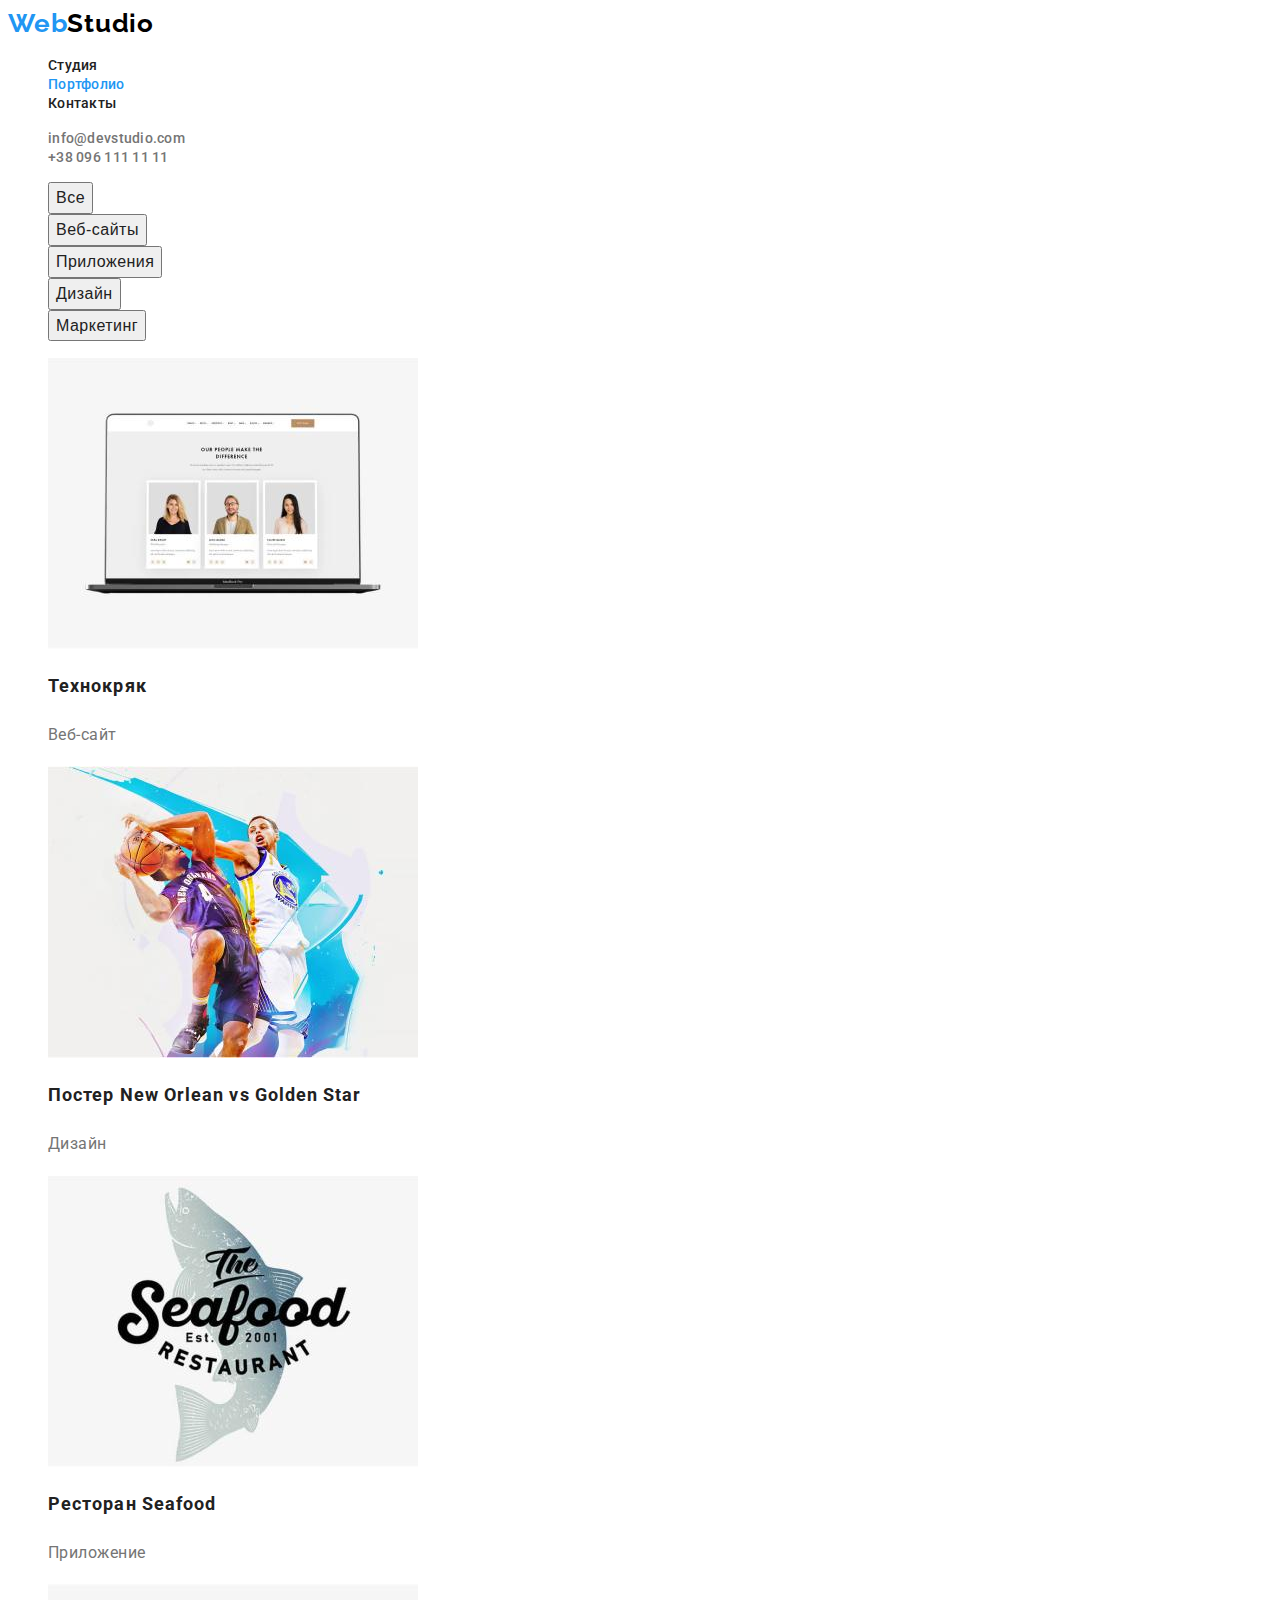
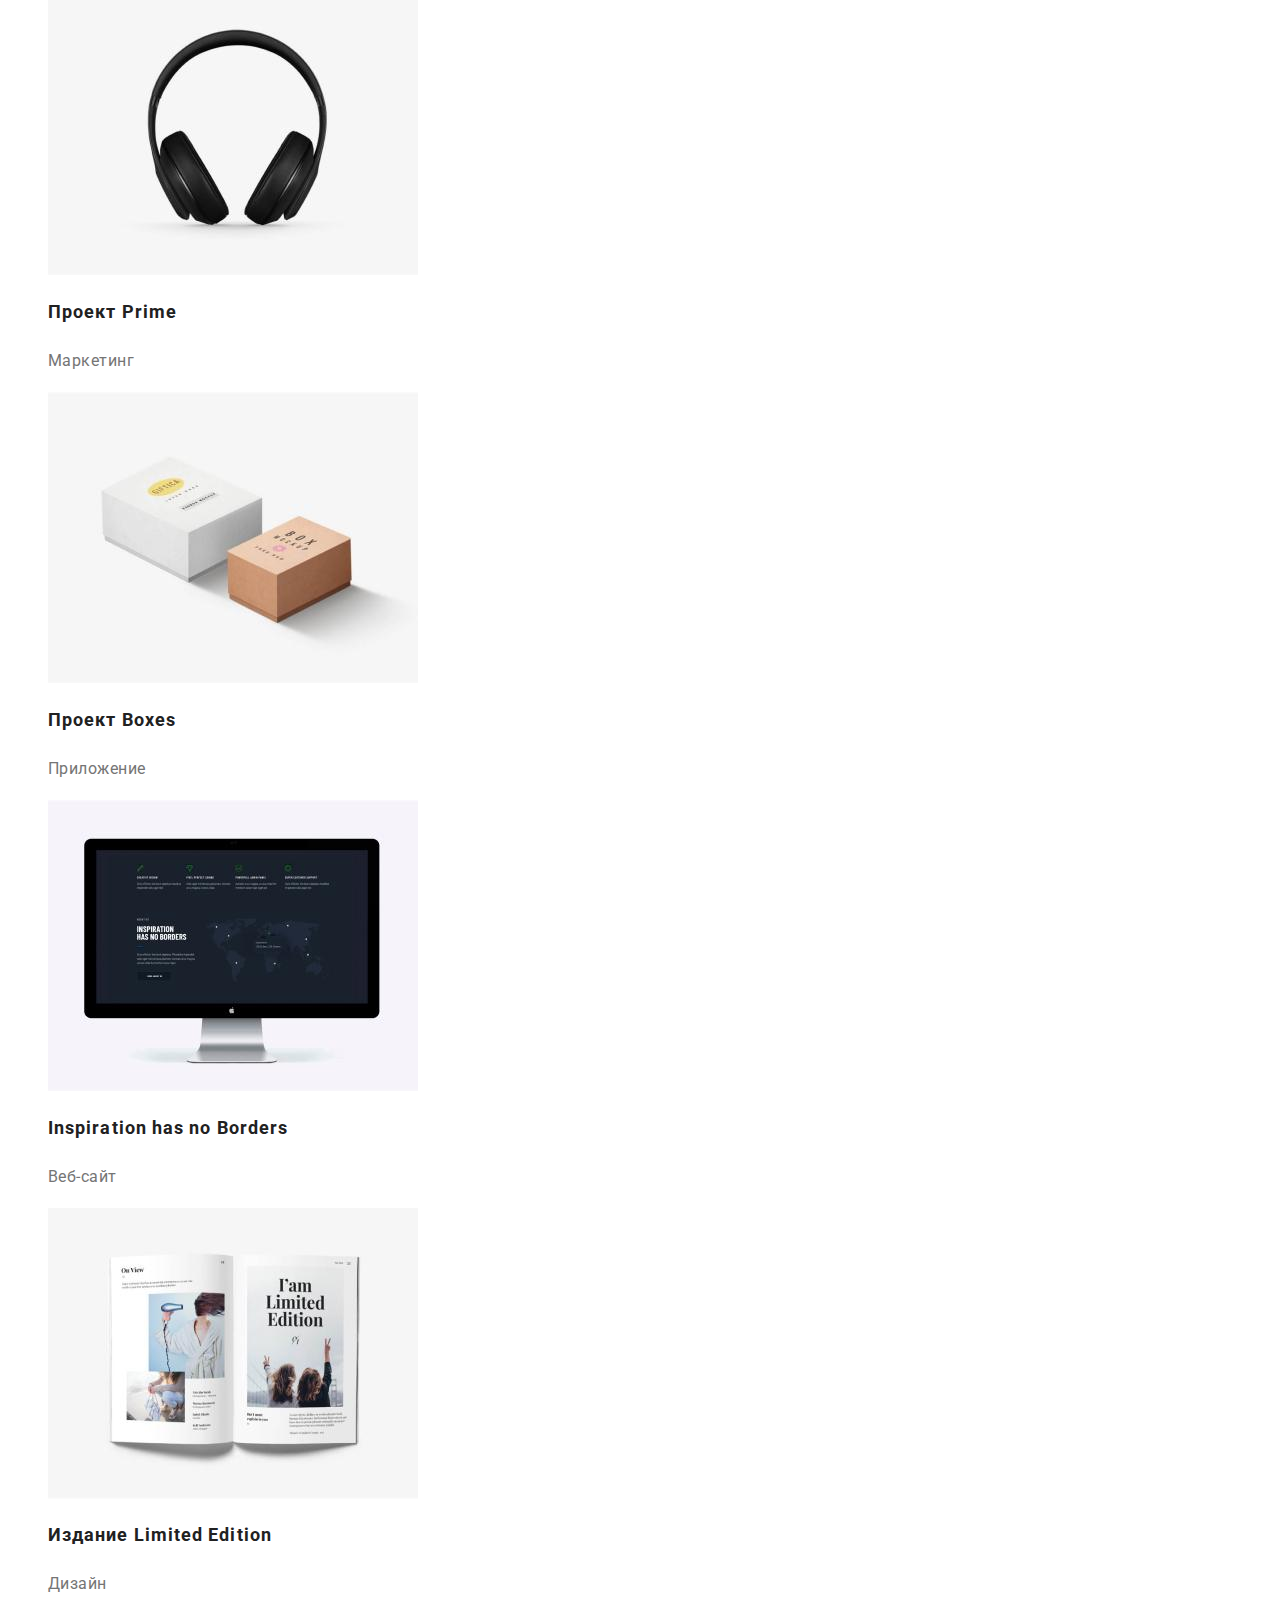
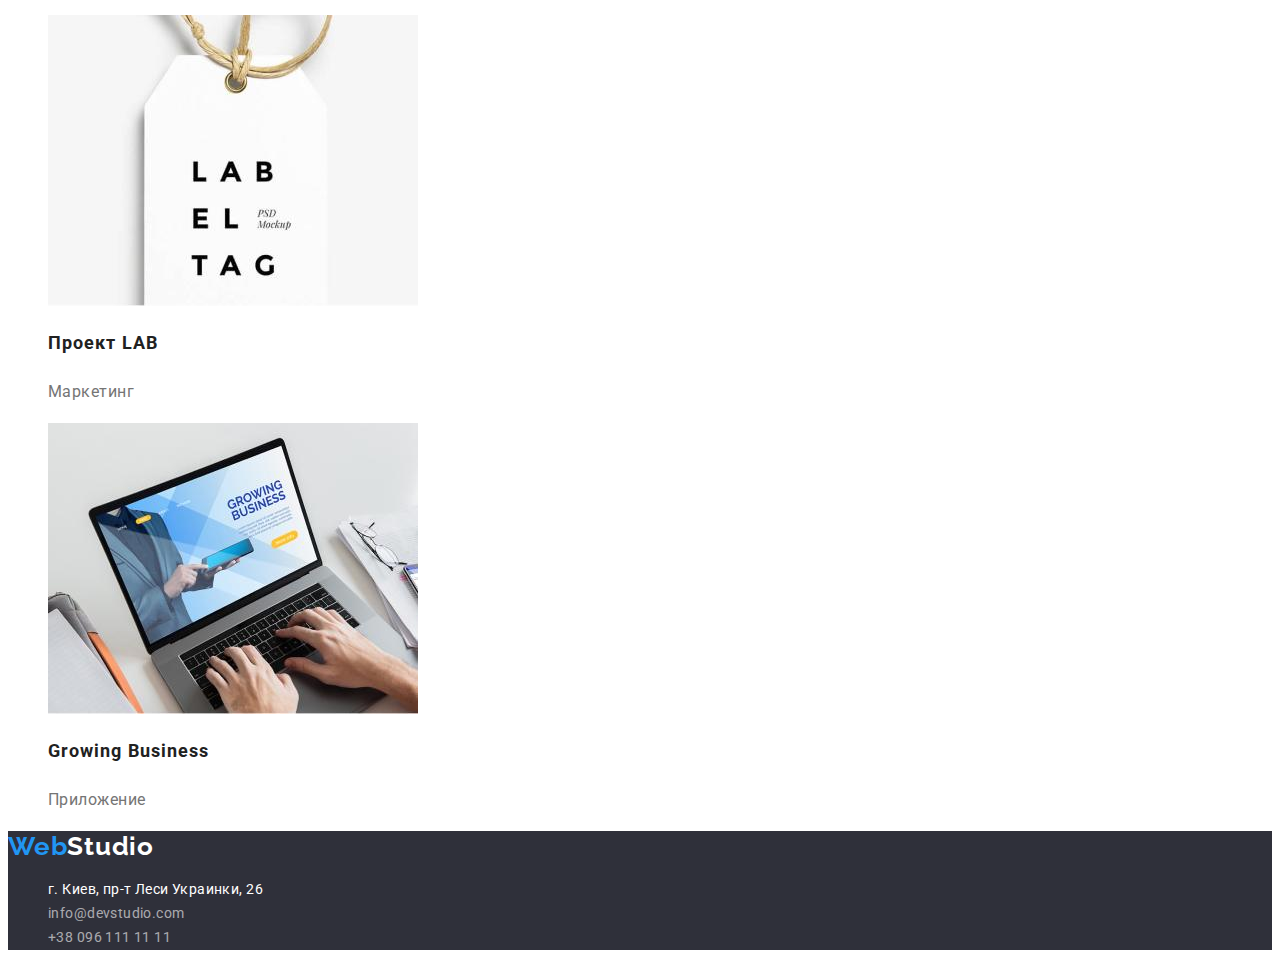
==== portfolio.html @ 1449e1c8 "start" ====
<!DOCTYPE html>
<html lang="ru">
  <head>
    <meta charset="UTF-8" />
    <meta http-equiv="X-UA-Compatible" content="IE=edge" />
    <meta name="viewport" content="width=device-width, initial-scale=1.0" />
    <title>Document</title>
    <link
      href="https://fonts.googleapis.com/css2?family=Raleway:wght@700&family=Roboto:wght@400;500;700;900&display=swap"
      rel="stylesheet"
    />
    <link rel="stylesheet" href="./css/styles.css" />
  </head>
  <body>
    <header class="header">
      <nav class="header-navigation">
        <a class="header-logo link" href="./index.html"
          >Web<span class="logo">Studio</span></a
        >
        <ul class="header-list list">
          <li class="header-item">
            <a href="./index.html" class="header-link link">Студия</a>
          </li>
          <li class="header-item">
            <a href="./portfolio.html" class="header-link link current"
              >Портфолио</a
            >
          </li>
          <li class="header-item">
            <a href="" class="header-link link">Контакты</a>
          </li>
        </ul>
      </nav>
      <ul class="header-personal list">
        <li class="header-personal-date">
          <a href="mailto:info@devstudio.com" class="header-personal-link link"
            >info@devstudio.com</a
          >
        </li>
        <li class="header-personal-date">
          <a href="tel:+380961111111" class="header-personal-link link"
            >+38 096 111 11 11</a
          >
        </li>
      </ul>
    </header>
    <main>
      <section class="portfolio">
        <h1 class="visually-hidden">Портфолио</h1>
        <ul class="portfolio-list list">
          <li class="portfolio-item">
            <button type="button" class="portfolio-btn">Все</button>
          </li>
          <li class="portfolio-item">
            <button type="button" class="portfolio-btn">Веб-сайты</button>
          </li>
          <li class="portfolio-item">
            <button type="button" class="portfolio-btn">Приложения</button>
          </li>
          <li class="portfolio-item">
            <button type="button" class="portfolio-btn">Дизайн</button>
          </li>
          <li class="portfolio-item">
            <button type="button" class="portfolio-btn">Маркетинг</button>
          </li>
        </ul>
      </section>
      <section>
        <ul class="portfolio-cart-list list">
          <li class="portfolio-cart-item">
            <img
              src="./images/portfolio-img-1.jpg"
              alt="Ноутбук з карточками роботнтков компании"
              width="370"
            />
            <h2 class="portfolio-cart-item-title">Технокряк</h2>
            <p class="portfolio-cart-item-text">Веб-сайт</p>
          </li>
          <li class="portfolio-cart-item">
            <img
              src="./images/portfolio-img-2.jpg"
              alt="Постер Басуктболистов"
              width="370"
            />
            <h2 class="portfolio-cart-item-title">
              Постер New Orlean vs Golden Star
            </h2>
            <p class="portfolio-cart-item-text">Дизайн</p>
          </li>
          <li class="portfolio-cart-item">
            <img
              src="./images/portfolio-img-3.jpg"
              alt="Логотип рыбного ресторана"
              width="370"
            />
            <h2 class="portfolio-cart-item-title">Ресторан Seafood</h2>
            <p class="portfolio-cart-item-text">Приложение</p>
          </li>
          <li class="portfolio-cart-item">
            <img
              src="./images/portfolio-img-4.jpg"
              alt="Чорные наушники"
              width="370"
            />
            <h2 class="portfolio-cart-item-title">Проект Prime</h2>
            <p class="portfolio-cart-item-text">Маркетинг</p>
          </li>
          <li class="portfolio-cart-item">
            <img
              src="./images/portfolio-img-5.jpg"
              alt="Две коробки с проекьами"
              width="370"
            />
            <h2 class="portfolio-cart-item-title">Проект Boxes</h2>
            <p class="portfolio-cart-item-text">Приложение</p>
          </li>
          <li class="portfolio-cart-item">
            <img
              src="./images/portfolio-img-6.jpg"
              alt="Екран с изображением карты мира"
              width="370"
            />
            <h2 class="portfolio-cart-item-title">
              Inspiration has no Borders
            </h2>
            <p class="portfolio-cart-item-text">Веб-сайт</p>
          </li>
          <li class="portfolio-cart-item">
            <img
              src="./images/portfolio-img-7.jpg"
              alt="Книга с картинками"
              width="370"
            />
            <h2 class="portfolio-cart-item-title">Издание Limited Edition</h2>
            <p class="portfolio-cart-item-text">Дизайн</p>
          </li>
          <li class="portfolio-cart-item">
            <img
              src="./images/portfolio-img-8.jpg"
              alt="Брелок на шею с лого"
              width="370"
            />
            <h2 class="portfolio-cart-item-title">Проект LAB</h2>
            <p class="portfolio-cart-item-text">Маркетинг</p>
          </li>
          <li class="portfolio-cart-item">
            <img
              src="./images/portfolio-img-9.jpg"
              alt="Ноутбук с включеным сайтом"
              width="370"
            />
            <h2 class="portfolio-cart-item-title">Growing Business</h2>
            <p class="portfolio-cart-item-text">Приложение</p>
          </li>
        </ul>
      </section>
    </main>
    <footer class="footer">
      <a class="footer-link link" href="./index.html"
        >Web<span class="logo">Studio</span></a
      >
      <address class="adres">
        <ul class="adres-list list">
          <li class="adres-item">
            <a
              href="https://goo.gl/maps/y4soio12tymZy6jWA"
              target="_blank"
              rel="noopener noreferrer"
              class="adres-link link"
              >г. Киев, пр-т Леси Украинки, 26</a
            >
          </li>
          <li class="adres-item">
            <a href="mailto:info@devstudio.com" class="adres-date link"
              >info@devstudio.com</a
            >
          </li>
          <li class="adres-item">
            <a href="tel:+380961111111" class="adres-date link"
              >+38 096 111 11 11</a
            >
          </li>
        </ul>
      </address>
    </footer>
  </body>
</html>
---- css/styles.css ----
:root {
  --main-title-color: #ffffff;
  --second-title-color: #212121;
  --first-text-color: #212121;
  --second-text-color: #757575;
  --third-text-color: #ffffff;
  --accent-text-color: rgba(255, 255, 255, 0.6);
  --accent-color: #2196f3;
}

body {
  font-family: "Roboto", sans-serif;
}

address {
  font-style: normal;
}

.logo {
  color: #000000;
}

.footer-link .logo {
  color: #ffffff;
}

.list {
  list-style: none;
}

.link {
  text-decoration: none;
}

.visually-hidden {
  position: absolute;
  white-space: nowrap;
  width: 1px;
  height: 1px;
  overflow: hidden;
  border: 0;
  padding: 0;
  clip: rect(0 0 0 0);
  clip-path: inset(50%);
  margin: -1px;
}

/*--------------header-----------------*/

.header-logo {
  font-family: Raleway;
  font-weight: 700;
  font-size: 26px;
  line-height: 1.19;
  letter-spacing: 0.03em;
  color: var(--accent-color);
}

.header-link {
  font-weight: 500;
  font-size: 14px;
  line-height: 1.14;
  letter-spacing: 0.02em;
  color: var(--first-text-color);
}

.header-personal-link {
  font-weight: 500;
  font-size: 14px;
  line-height: 1.14;
  letter-spacing: 0.02em;
  color: var(--second-text-color);
}

.header-link:hover,
.header-link:focus {
  color: var(--accent-color);
}

.current {
  color: var(--accent-color);
}

.header-personal-link:hover,
.header-personal-link:focus {
  color: var(--accent-color);
}

/*--------------hiro-----------------*/

.hiro {
  background-color: #2f303a;
}

.hiro-title {
  font-weight: 900;
  font-size: 44px;
  line-height: 1.36;
  letter-spacing: 0.06em;
  text-transform: uppercase;
  color: var(--main-title-color);
}

.hiro-btn {
  font-weight: 700;
  font-size: 16px;
  line-height: 1.87;
  letter-spacing: 0.06em;
  cursor: pointer;
}

.hiro-btn:hover,
.hiro-btn:focus {
  background-color: var(--accent-color);
  color: #ffffff;
}

/*--------------specificity-----------------*/
.specificity-title {
  font-weight: 700;
  font-size: 14px;
  line-height: 1.14;
  letter-spacing: 0.03em;
  text-transform: uppercase;
  color: var(--first-text-color);
}

.specificity-text {
  font-size: 14px;
  line-height: 1.71;
  letter-spacing: 0.03em;
  color: var(--second-text-color);
}

/*--------------about-----------------*/

.about-title {
  font-weight: 700;
  font-size: 36px;
  line-height: 1.16;
  letter-spacing: 0.03em;
  color: var(--second-title-color);
}

/*--------------team-----------------*/
.section-title {
  font-weight: 700;
  font-size: 36px;
  line-height: 1.16;
  letter-spacing: 0.03em;
  color: var(--second-title-color);
}

.team-title {
  font-weight: 500;
  font-size: 16px;
  line-height: 19px;
  letter-spacing: 0.03em;
  color: var(--first-text-color);
}

.team-text {
  font-size: 16px;
  line-height: 1.18;
  letter-spacing: 0.03em;
  color: var(--second-text-color);
}

/*--------------footer-----------------*/

.footer {
  background-color: #2f303a;
}

.footer-link {
  font-family: Raleway;
  font-weight: 700;
  font-size: 26px;
  line-height: 1.19;
  letter-spacing: 0.03em;
  color: var(--accent-color);
}

.adres-link {
  font-size: 14px;
  line-height: 1.71;
  letter-spacing: 0.03em;
  color: var(--third-text-color);
}

.adres-date {
  font-size: 14px;
  line-height: 1.71;
  letter-spacing: 0.03em;
  color: var(--accent-text-color);
}

.adres-link:hover,
.adres-link:focus {
  color: var(--accent-color);
}

.adres-date:hover,
.adres-date:focus {
  color: var(--accent-color);
}

/*-----------------------------portfolio---------------------------------*/

.portfolio-btn {
  font-weight: 500;
  font-size: 16px;
  line-height: 1.62;
  letter-spacing: 0.03em;
  color: var(--first-text-color);
  cursor: pointer;
}

.portfolio-btn:hover,
.portfolio-btn:focus {
  background-color: var(--accent-color);
  color: #ffffff;
}

.portfolio-cart-item-title {
  font-weight: 700;
  font-size: 18px;
  line-height: 2;
  letter-spacing: 0.06em;
  color: var(--second-title-color);
}

.portfolio-cart-item-text {
  font-size: 16px;
  line-height: 1.87;
  letter-spacing: 0.03em;
  color: var(--second-text-color);
}
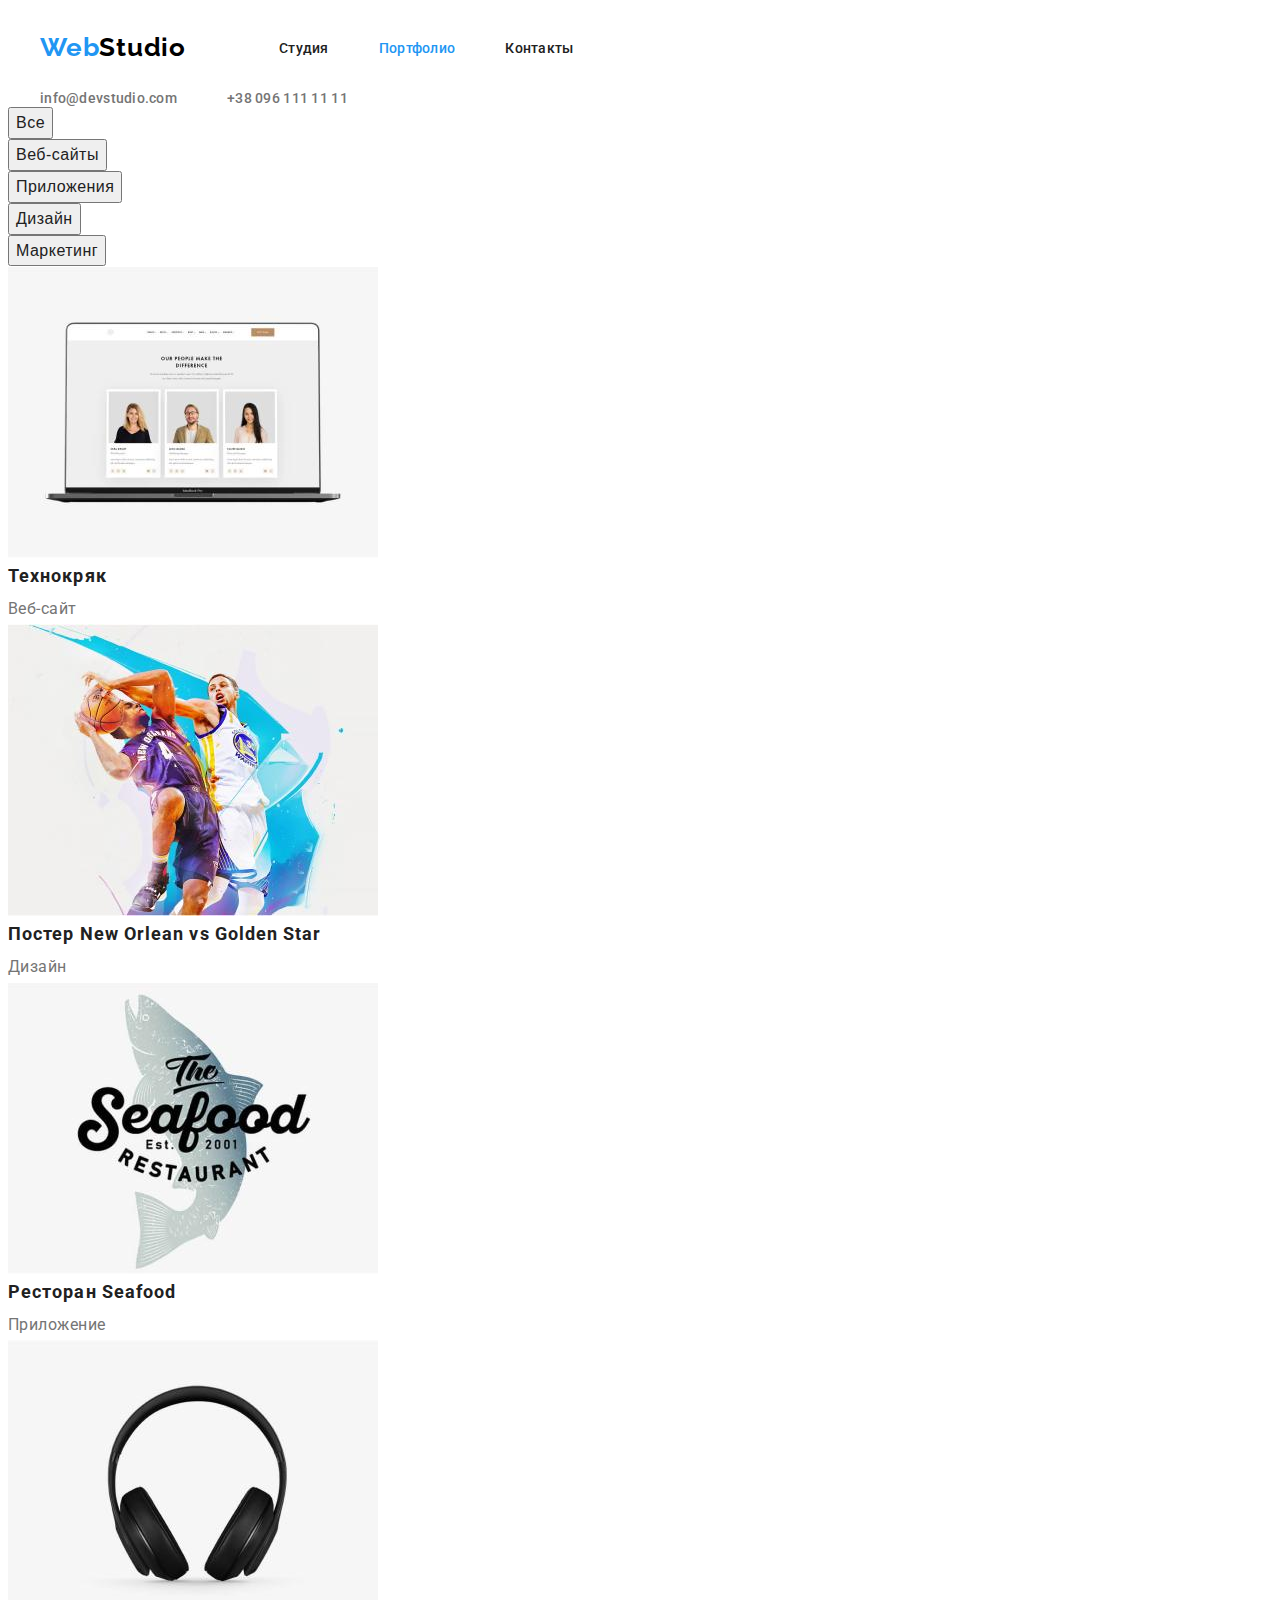
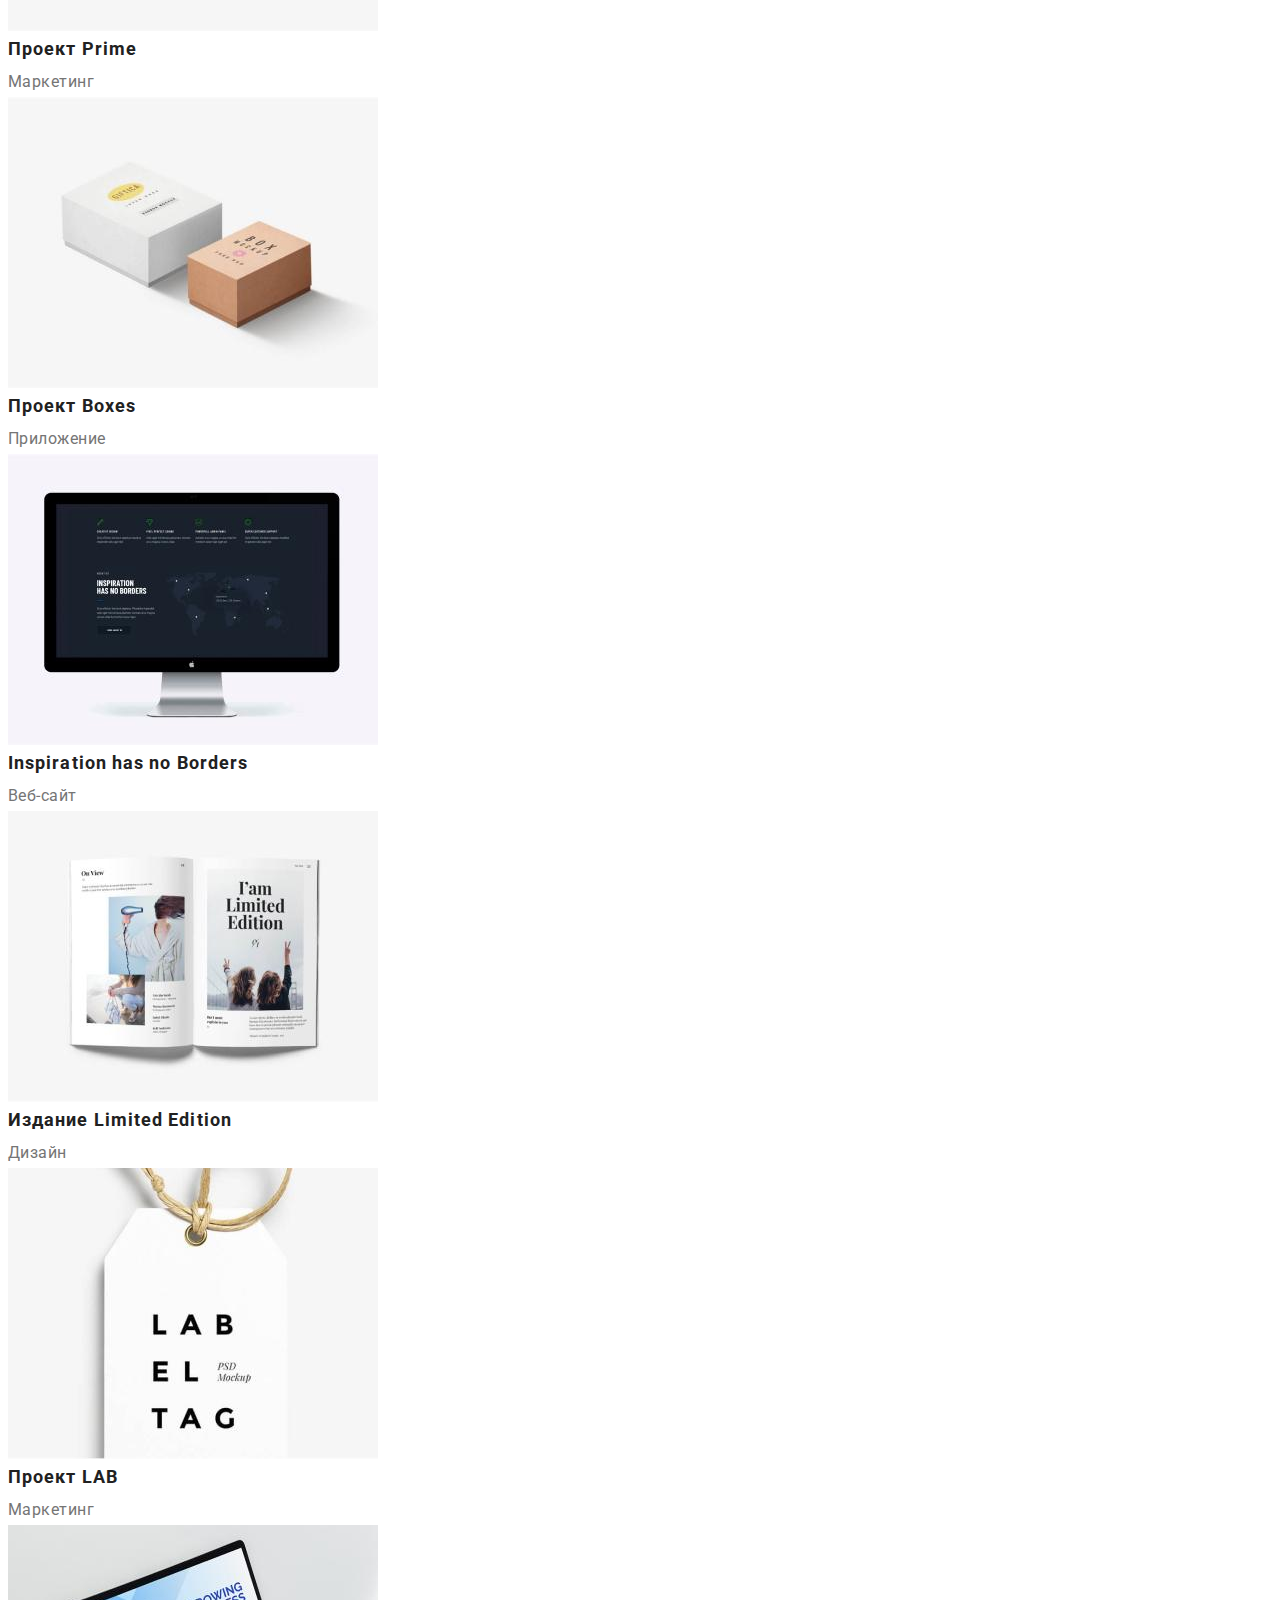
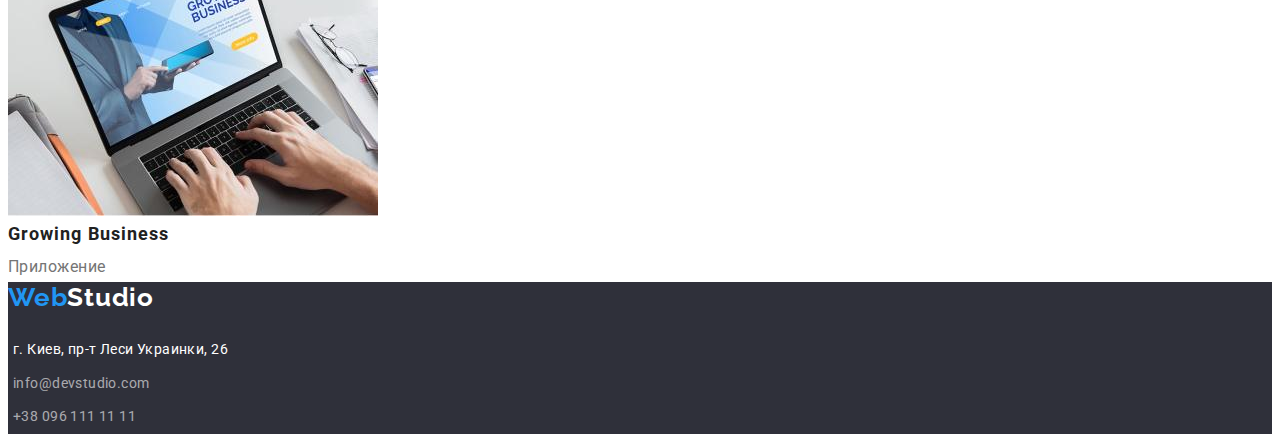
==== commit 8890f22e: "add index flex" ====
--- a/portfolio.html
+++ b/portfolio.html
@@ -9,40 +9,51 @@
       href="https://fonts.googleapis.com/css2?family=Raleway:wght@700&family=Roboto:wght@400;500;700;900&display=swap"
       rel="stylesheet"
     />
+    <link
+      rel="stylesheet"
+      href="https://cdnjs.cloudflare.com/ajax/libs/modern-normalize/1.1.0/modern-normalize.min.css"
+      integrity="sha512-wpPYUAdjBVSE4KJnH1VR1HeZfpl1ub8YT/NKx4PuQ5NmX2tKuGu6U/JRp5y+Y8XG2tV+wKQpNHVUX03MfMFn9Q=="
+      crossorigin="anonymous"
+      referrerpolicy="no-referrer"
+    />
     <link rel="stylesheet" href="./css/styles.css" />
   </head>
   <body>
     <header class="header">
-      <nav class="header-navigation">
-        <a class="header-logo link" href="./index.html"
-          >Web<span class="logo">Studio</span></a
-        >
-        <ul class="header-list list">
-          <li class="header-item">
-            <a href="./index.html" class="header-link link">Студия</a>
-          </li>
-          <li class="header-item">
-            <a href="./portfolio.html" class="header-link link current"
-              >Портфолио</a
+      <div class="container">
+        <nav class="header-navigation">
+          <a class="header-logo link" href="./index.html"
+            >Web<span class="logo">Studio</span></a
+          >
+          <ul class="header-list list">
+            <li class="header-item">
+              <a href="./index.html" class="header-link link">Студия</a>
+            </li>
+            <li class="header-item">
+              <a href="./portfolio.html" class="header-link link current"
+                >Портфолио</a
+              >
+            </li>
+            <li class="header-item">
+              <a href="" class="header-link link">Контакты</a>
+            </li>
+          </ul>
+        </nav>
+        <ul class="header-personal list">
+          <li class="header-personal-date">
+            <a
+              href="mailto:info@devstudio.com"
+              class="header-personal-link link"
+              >info@devstudio.com</a
             >
           </li>
-          <li class="header-item">
-            <a href="" class="header-link link">Контакты</a>
+          <li class="header-personal-date">
+            <a href="tel:+380961111111" class="header-personal-link link"
+              >+38 096 111 11 11</a
+            >
           </li>
         </ul>
-      </nav>
-      <ul class="header-personal list">
-        <li class="header-personal-date">
-          <a href="mailto:info@devstudio.com" class="header-personal-link link"
-            >info@devstudio.com</a
-          >
-        </li>
-        <li class="header-personal-date">
-          <a href="tel:+380961111111" class="header-personal-link link"
-            >+38 096 111 11 11</a
-          >
-        </li>
-      </ul>
+      </div>
     </header>
     <main>
       <section class="portfolio">
--- a/css/styles.css
+++ b/css/styles.css
@@ -6,6 +6,31 @@
   --third-text-color: #ffffff;
   --accent-text-color: rgba(255, 255, 255, 0.6);
   --accent-color: #2196f3;
+}
+
+p,
+h1,
+h2,
+h3,
+h4,
+h5,
+h6 {
+  margin: 0;
+}
+
+ul {
+  margin: 0;
+  padding: 0;
+}
+
+button {
+  cursor: pointer;
+}
+
+img {
+  display: block;
+  max-width: 100%;
+  height: auto;
 }
 
 body {
@@ -45,7 +70,24 @@
   margin: -1px;
 }
 
+.container {
+  width: 1200px;
+  padding-left: 15px;
+  padding-right: 15px;
+  margin: 0 auto;
+}
+
 /*--------------header-----------------*/
+
+.header {
+  display: flex;
+  align-items: center;
+}
+
+.header-navigation {
+  display: flex;
+  align-items: center;
+}
 
 .header-logo {
   font-family: Raleway;
@@ -54,6 +96,13 @@
   line-height: 1.19;
   letter-spacing: 0.03em;
   color: var(--accent-color);
+  padding-top: 24px;
+  padding-bottom: 25px;
+  margin-right: 93px;
+}
+
+.header-list {
+  display: flex;
 }
 
 .header-link {
@@ -64,6 +113,27 @@
   color: var(--first-text-color);
 }
 
+.header-item {
+  margin-right: 50px;
+}
+
+.header-item:last-child {
+  margin-right: 0;
+}
+
+.header-personal {
+  display: flex;
+  margin-left: auto;
+}
+
+.header-personal-date {
+  margin-left: 50px;
+}
+
+.header-personal-date:first-child {
+  margin-left: 0;
+}
+
 .header-personal-link {
   font-weight: 500;
   font-size: 14px;
@@ -90,6 +160,11 @@
 
 .hiro {
   background-color: #2f303a;
+}
+
+.hiro-container {
+  padding: 200px 280px;
+  text-align: center;
 }
 
 .hiro-title {
@@ -99,14 +174,22 @@
   letter-spacing: 0.06em;
   text-transform: uppercase;
   color: var(--main-title-color);
+  margin-bottom: 30px;
 }
 
 .hiro-btn {
+  display: inline-block;
   font-weight: 700;
   font-size: 16px;
   line-height: 1.87;
   letter-spacing: 0.06em;
   cursor: pointer;
+  min-width: 200px;
+  padding: 10px 32px;
+  background-color: var(--accent-color);
+  color: var(--third-text-color);
+  box-shadow: 0px 4px 4px rgba(0, 0, 0, 0.15);
+  border-radius: 4px;
 }
 
 .hiro-btn:hover,
@@ -116,6 +199,21 @@
 }
 
 /*--------------specificity-----------------*/
+
+.specificity-list {
+  display: flex;
+  padding: 94px 0;
+  flex-wrap: wrap;
+  margin-right: -30px;
+  margin-bottom: -30px;
+}
+
+.specificity-item {
+  flex-basis: calc(100% / 4 - 30px);
+  margin-right: 30px;
+  margin-bottom: 30px;
+}
+
 .specificity-title {
   font-weight: 700;
   font-size: 14px;
@@ -123,6 +221,7 @@
   letter-spacing: 0.03em;
   text-transform: uppercase;
   color: var(--first-text-color);
+  margin-bottom: 10px;
 }
 
 .specificity-text {
@@ -133,6 +232,9 @@
 }
 
 /*--------------about-----------------*/
+.about-container {
+  padding-bottom: 94px;
+}
 
 .about-title {
   font-weight: 700;
@@ -140,15 +242,50 @@
   line-height: 1.16;
   letter-spacing: 0.03em;
   color: var(--second-title-color);
+  margin-bottom: 50px;
+  text-align: center;
+}
+
+.about-list {
+  display: flex;
+  flex-wrap: wrap;
+  margin-right: -30px;
+  margin-bottom: -30px;
+}
+
+.about-item {
+  flex-basis: calc(100% / 3 - 30px);
+  margin-right: 30px;
+  margin-bottom: 30px;
 }
 
 /*--------------team-----------------*/
+.team-container {
+  padding: 94px 0;
+}
+
 .section-title {
   font-weight: 700;
   font-size: 36px;
   line-height: 1.16;
   letter-spacing: 0.03em;
   color: var(--second-title-color);
+  text-align: center;
+  margin-bottom: 50px;
+}
+
+.team-list {
+  display: flex;
+  flex-wrap: wrap;
+  margin-right: -30px;
+  margin-bottom: -30px;
+}
+
+.team-item {
+  flex-basis: calc(100% / 4 - 30px);
+  margin-right: 30px;
+  margin-bottom: 30px;
+  text-align: center;
 }
 
 .team-title {
@@ -157,6 +294,8 @@
   line-height: 19px;
   letter-spacing: 0.03em;
   color: var(--first-text-color);
+  margin-top: 30px;
+  margin-bottom: 10px;
 }
 
 .team-text {
@@ -164,6 +303,7 @@
   line-height: 1.18;
   letter-spacing: 0.03em;
   color: var(--second-text-color);
+  padding-bottom: 30px;
 }
 
 /*--------------footer-----------------*/
@@ -172,6 +312,10 @@
   background-color: #2f303a;
 }
 
+.adres-container {
+  padding: 60px 0;
+}
+
 .footer-link {
   font-family: Raleway;
   font-weight: 700;
@@ -179,6 +323,12 @@
   line-height: 1.19;
   letter-spacing: 0.03em;
   color: var(--accent-color);
+  margin-bottom: 20px;
+  display: inline-block;
+}
+
+.adres-item {
+  padding: 5px;
 }
 
 .adres-link {
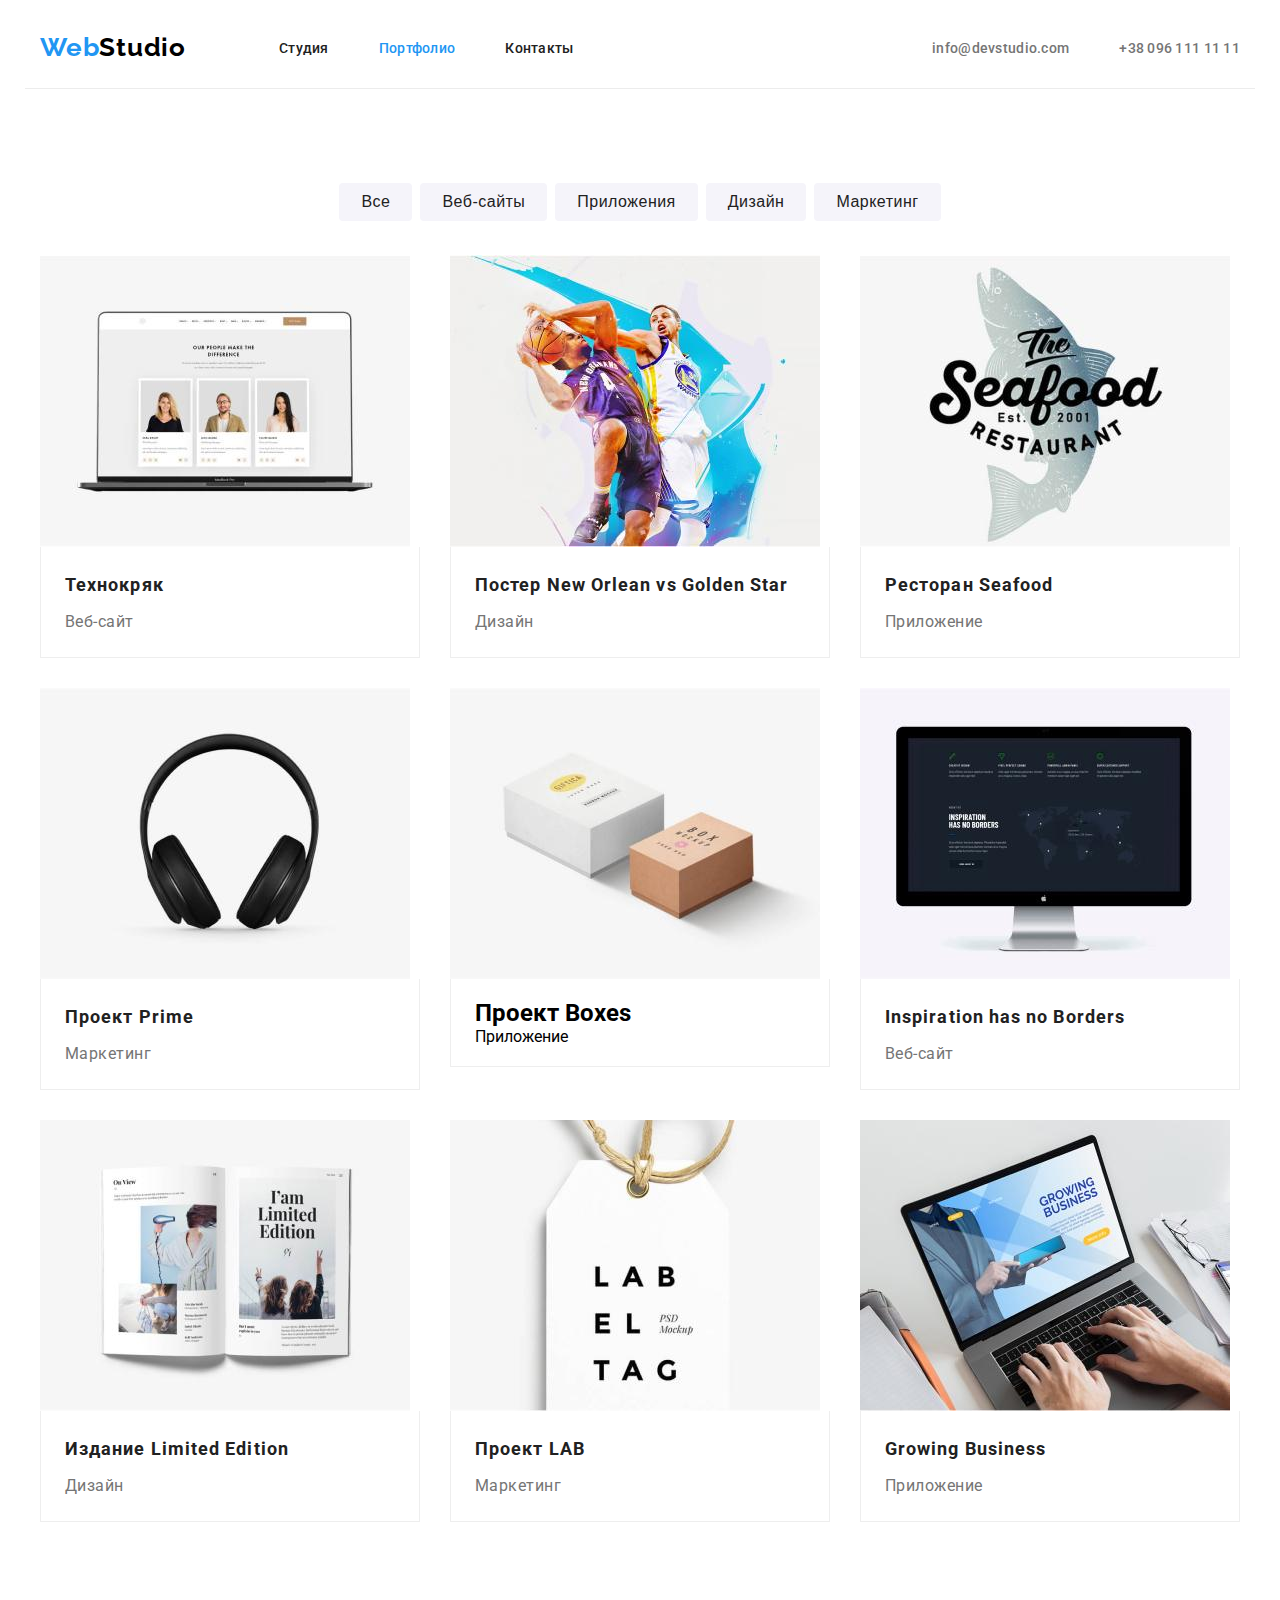
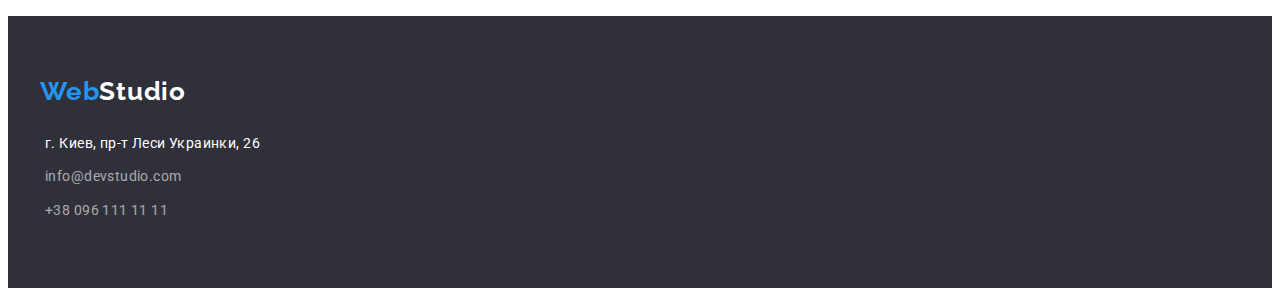
==== commit 9bb75372: "end HW-3" ====
--- a/portfolio.html
+++ b/portfolio.html
@@ -19,180 +19,198 @@
     <link rel="stylesheet" href="./css/styles.css" />
   </head>
   <body>
-    <header class="header">
-      <div class="container">
-        <nav class="header-navigation">
-          <a class="header-logo link" href="./index.html"
-            >Web<span class="logo">Studio</span></a
-          >
-          <ul class="header-list list">
-            <li class="header-item">
-              <a href="./index.html" class="header-link link">Студия</a>
-            </li>
-            <li class="header-item">
-              <a href="./portfolio.html" class="header-link link current"
-                >Портфолио</a
-              >
-            </li>
-            <li class="header-item">
-              <a href="" class="header-link link">Контакты</a>
-            </li>
-          </ul>
-        </nav>
-        <ul class="header-personal list">
-          <li class="header-personal-date">
-            <a
-              href="mailto:info@devstudio.com"
-              class="header-personal-link link"
-              >info@devstudio.com</a
+    <header class="header container">
+      <nav class="header-navigation">
+        <a class="header-logo link" href="./index.html"
+          >Web<span class="logo">Studio</span></a
+        >
+        <ul class="header-list list">
+          <li class="header-item">
+            <a href="./index.html" class="header-link link">Студия</a>
+          </li>
+          <li class="header-item">
+            <a href="./portfolio.html" class="header-link link current"
+              >Портфолио</a
             >
           </li>
-          <li class="header-personal-date">
-            <a href="tel:+380961111111" class="header-personal-link link"
-              >+38 096 111 11 11</a
-            >
+          <li class="header-item">
+            <a href="" class="header-link link">Контакты</a>
           </li>
         </ul>
-      </div>
+      </nav>
+      <ul class="header-personal list">
+        <li class="header-personal-date">
+          <a href="mailto:info@devstudio.com" class="header-personal-link link"
+            >info@devstudio.com</a
+          >
+        </li>
+        <li class="header-personal-date">
+          <a href="tel:+380961111111" class="header-personal-link link"
+            >+38 096 111 11 11</a
+          >
+        </li>
+      </ul>
     </header>
     <main>
       <section class="portfolio">
-        <h1 class="visually-hidden">Портфолио</h1>
-        <ul class="portfolio-list list">
-          <li class="portfolio-item">
-            <button type="button" class="portfolio-btn">Все</button>
-          </li>
-          <li class="portfolio-item">
-            <button type="button" class="portfolio-btn">Веб-сайты</button>
-          </li>
-          <li class="portfolio-item">
-            <button type="button" class="portfolio-btn">Приложения</button>
-          </li>
-          <li class="portfolio-item">
-            <button type="button" class="portfolio-btn">Дизайн</button>
-          </li>
-          <li class="portfolio-item">
-            <button type="button" class="portfolio-btn">Маркетинг</button>
-          </li>
-        </ul>
+        <div class="container">
+          <h1 class="visually-hidden">Портфолио</h1>
+          <ul class="portfolio-list list">
+            <li class="portfolio-item">
+              <button type="button" class="portfolio-btn">Все</button>
+            </li>
+            <li class="portfolio-item">
+              <button type="button" class="portfolio-btn">Веб-сайты</button>
+            </li>
+            <li class="portfolio-item">
+              <button type="button" class="portfolio-btn">Приложения</button>
+            </li>
+            <li class="portfolio-item">
+              <button type="button" class="portfolio-btn">Дизайн</button>
+            </li>
+            <li class="portfolio-item">
+              <button type="button" class="portfolio-btn">Маркетинг</button>
+            </li>
+          </ul>
+        </div>
       </section>
       <section>
-        <ul class="portfolio-cart-list list">
-          <li class="portfolio-cart-item">
-            <img
-              src="./images/portfolio-img-1.jpg"
-              alt="Ноутбук з карточками роботнтков компании"
-              width="370"
-            />
-            <h2 class="portfolio-cart-item-title">Технокряк</h2>
-            <p class="portfolio-cart-item-text">Веб-сайт</p>
-          </li>
-          <li class="portfolio-cart-item">
-            <img
-              src="./images/portfolio-img-2.jpg"
-              alt="Постер Басуктболистов"
-              width="370"
-            />
-            <h2 class="portfolio-cart-item-title">
-              Постер New Orlean vs Golden Star
-            </h2>
-            <p class="portfolio-cart-item-text">Дизайн</p>
-          </li>
-          <li class="portfolio-cart-item">
-            <img
-              src="./images/portfolio-img-3.jpg"
-              alt="Логотип рыбного ресторана"
-              width="370"
-            />
-            <h2 class="portfolio-cart-item-title">Ресторан Seafood</h2>
-            <p class="portfolio-cart-item-text">Приложение</p>
-          </li>
-          <li class="portfolio-cart-item">
-            <img
-              src="./images/portfolio-img-4.jpg"
-              alt="Чорные наушники"
-              width="370"
-            />
-            <h2 class="portfolio-cart-item-title">Проект Prime</h2>
-            <p class="portfolio-cart-item-text">Маркетинг</p>
-          </li>
-          <li class="portfolio-cart-item">
-            <img
-              src="./images/portfolio-img-5.jpg"
-              alt="Две коробки с проекьами"
-              width="370"
-            />
-            <h2 class="portfolio-cart-item-title">Проект Boxes</h2>
-            <p class="portfolio-cart-item-text">Приложение</p>
-          </li>
-          <li class="portfolio-cart-item">
-            <img
-              src="./images/portfolio-img-6.jpg"
-              alt="Екран с изображением карты мира"
-              width="370"
-            />
-            <h2 class="portfolio-cart-item-title">
-              Inspiration has no Borders
-            </h2>
-            <p class="portfolio-cart-item-text">Веб-сайт</p>
-          </li>
-          <li class="portfolio-cart-item">
-            <img
-              src="./images/portfolio-img-7.jpg"
-              alt="Книга с картинками"
-              width="370"
-            />
-            <h2 class="portfolio-cart-item-title">Издание Limited Edition</h2>
-            <p class="portfolio-cart-item-text">Дизайн</p>
-          </li>
-          <li class="portfolio-cart-item">
-            <img
-              src="./images/portfolio-img-8.jpg"
-              alt="Брелок на шею с лого"
-              width="370"
-            />
-            <h2 class="portfolio-cart-item-title">Проект LAB</h2>
-            <p class="portfolio-cart-item-text">Маркетинг</p>
-          </li>
-          <li class="portfolio-cart-item">
-            <img
-              src="./images/portfolio-img-9.jpg"
-              alt="Ноутбук с включеным сайтом"
-              width="370"
-            />
-            <h2 class="portfolio-cart-item-title">Growing Business</h2>
-            <p class="portfolio-cart-item-text">Приложение</p>
-          </li>
-        </ul>
+        <div class="cart-container container">
+          <ul class="portfolio-cart list">
+            <li class="portfolio-cart-item">
+              <img
+                src="./images/portfolio-img-1.jpg"
+                alt="Ноутбук з карточками роботнтков компании"
+                width="370"
+              />
+              <div class="carts">
+                <h2 class="portfolio-item-title">Технокряк</h2>
+                <p class="portfolio-item-text">Веб-сайт</p>
+              </div>
+            </li>
+            <li class="portfolio-cart-item">
+              <img
+                src="./images/portfolio-img-2.jpg"
+                alt="Постер Басуктболистов"
+                width="370"
+              />
+              <div class="carts">
+                <h2 class="portfolio-item-title">
+                  Постер New Orlean vs Golden Star
+                </h2>
+                <p class="portfolio-item-text">Дизайн</p>
+              </div>
+            </li>
+            <li class="portfolio-cart-item">
+              <img
+                src="./images/portfolio-img-3.jpg"
+                alt="Логотип рыбного ресторана"
+                width="370"
+              />
+              <div class="carts">
+                <h2 class="portfolio-item-title">Ресторан Seafood</h2>
+                <p class="portfolio-item-text">Приложение</p>
+              </div>
+            </li>
+            <li class="portfolio-cart-item">
+              <img
+                src="./images/portfolio-img-4.jpg"
+                alt="Чорные наушники"
+                width="370"
+              />
+              <div class="carts">
+                <h2 class="portfolio-item-title">Проект Prime</h2>
+                <p class="portfolio-item-text">Маркетинг</p>
+              </div>
+            </li>
+            <li class="portfolio-cart-item">
+              <img
+                src="./images/portfolio-img-5.jpg"
+                alt="Две коробки с проекьами"
+                width="370"
+              />
+              <div class="carts">
+                <h2 class="portfolio-cart-item-title">Проект Boxes</h2>
+                <p class="portfolio-cart-item-text">Приложение</p>
+              </div>
+            </li>
+            <li class="portfolio-cart-item">
+              <img
+                src="./images/portfolio-img-6.jpg"
+                alt="Екран с изображением карты мира"
+                width="370"
+              />
+              <div class="carts">
+                <h2 class="portfolio-item-title">Inspiration has no Borders</h2>
+                <p class="portfolio-item-text">Веб-сайт</p>
+              </div>
+            </li>
+            <li class="portfolio-cart-item">
+              <img
+                src="./images/portfolio-img-7.jpg"
+                alt="Книга с картинками"
+                width="370"
+              />
+              <div class="carts">
+                <h2 class="portfolio-item-title">Издание Limited Edition</h2>
+                <p class="portfolio-item-text">Дизайн</p>
+              </div>
+            </li>
+            <li class="portfolio-cart-item">
+              <img
+                src="./images/portfolio-img-8.jpg"
+                alt="Брелок на шею с лого"
+                width="370"
+              />
+              <div class="carts">
+                <h2 class="portfolio-item-title">Проект LAB</h2>
+                <p class="portfolio-item-text">Маркетинг</p>
+              </div>
+            </li>
+            <li class="portfolio-cart-item">
+              <img
+                src="./images/portfolio-img-9.jpg"
+                alt="Ноутбук с включеным сайтом"
+                width="370"
+              />
+              <div class="carts">
+                <h2 class="portfolio-item-title">Growing Business</h2>
+                <p class="portfolio-item-text">Приложение</p>
+              </div>
+            </li>
+          </ul>
+        </div>
       </section>
     </main>
     <footer class="footer">
-      <a class="footer-link link" href="./index.html"
-        >Web<span class="logo">Studio</span></a
-      >
-      <address class="adres">
-        <ul class="adres-list list">
-          <li class="adres-item">
-            <a
-              href="https://goo.gl/maps/y4soio12tymZy6jWA"
-              target="_blank"
-              rel="noopener noreferrer"
-              class="adres-link link"
-              >г. Киев, пр-т Леси Украинки, 26</a
-            >
-          </li>
-          <li class="adres-item">
-            <a href="mailto:info@devstudio.com" class="adres-date link"
-              >info@devstudio.com</a
-            >
-          </li>
-          <li class="adres-item">
-            <a href="tel:+380961111111" class="adres-date link"
-              >+38 096 111 11 11</a
-            >
-          </li>
-        </ul>
-      </address>
+      <div class="adres-container container">
+        <a class="footer-link link" href="./index.html"
+          >Web<span class="logo">Studio</span></a
+        >
+        <address class="adres">
+          <ul class="adres-list list">
+            <li class="adres-item">
+              <a
+                href="https://goo.gl/maps/y4soio12tymZy6jWA"
+                target="_blank"
+                rel="noopener noreferrer"
+                class="adres-link link"
+                >г. Киев, пр-т Леси Украинки, 26</a
+              >
+            </li>
+            <li class="adres-item">
+              <a href="mailto:info@devstudio.com" class="adres-date link"
+                >info@devstudio.com</a
+              >
+            </li>
+            <li class="adres-item">
+              <a href="tel:+380961111111" class="adres-date link"
+                >+38 096 111 11 11</a
+              >
+            </li>
+          </ul>
+        </address>
+      </div>
     </footer>
   </body>
 </html>
--- a/css/styles.css
+++ b/css/styles.css
@@ -82,6 +82,7 @@
 .header {
   display: flex;
   align-items: center;
+  border-bottom: 1px solid #ececec;
 }
 
 .header-navigation {
@@ -260,6 +261,10 @@
 }
 
 /*--------------team-----------------*/
+.section-team {
+  background-color: #f5f4fa;
+}
+
 .team-container {
   padding: 94px 0;
 }
@@ -286,6 +291,9 @@
   margin-right: 30px;
   margin-bottom: 30px;
   text-align: center;
+  box-shadow: 0px 1px 3px rgba(0, 0, 0, 0.12), 0px 1px 1px rgba(0, 0, 0, 0.14),
+    0px 2px 1px rgba(0, 0, 0, 0.2);
+  border-radius: 0px 0px 4px 4px;
 }
 
 .team-title {
@@ -306,6 +314,9 @@
   padding-bottom: 30px;
 }
 
+.team-img {
+  width: 100%;
+}
 /*--------------footer-----------------*/
 
 .footer {
@@ -356,6 +367,24 @@
 }
 
 /*-----------------------------portfolio---------------------------------*/
+
+.portfolio {
+  padding-top: 94px;
+  padding-bottom: 34px;
+}
+
+.portfolio-list {
+  display: flex;
+  justify-content: center;
+}
+
+.portfolio-item {
+  margin-right: 8px;
+}
+
+.portfolio-item:last-child {
+  margin-right: 0;
+}
 
 .portfolio-btn {
   font-weight: 500;
@@ -364,6 +393,10 @@
   letter-spacing: 0.03em;
   color: var(--first-text-color);
   cursor: pointer;
+  padding: 6px 22px;
+  background: #f5f4fa;
+  border-radius: 4px;
+  border: none;
 }
 
 .portfolio-btn:hover,
@@ -372,17 +405,44 @@
   color: #ffffff;
 }
 
-.portfolio-cart-item-title {
+.cart-container {
+  padding-bottom: 94px;
+}
+
+.portfolio-cart {
+  display: flex;
+  flex-wrap: wrap;
+  margin-right: -30px;
+  margin-bottom: -30px;
+}
+
+.portfolio-cart-item {
+  flex-basis: calc(100% / 3 - 30px);
+  margin-right: 30px;
+  margin-bottom: 30px;
+}
+
+.portfolio-item-title {
   font-weight: 700;
   font-size: 18px;
   line-height: 2;
   letter-spacing: 0.06em;
   color: var(--second-title-color);
-}
-
-.portfolio-cart-item-text {
+  margin-bottom: 4px;
+}
+
+.portfolio-item-text {
   font-size: 16px;
   line-height: 1.87;
   letter-spacing: 0.03em;
   color: var(--second-text-color);
 }
+
+.carts {
+  padding: 20px 24px;
+  border: 1px solid #eeeeee;
+}
+
+.carts {
+  border-top: 0px;
+}
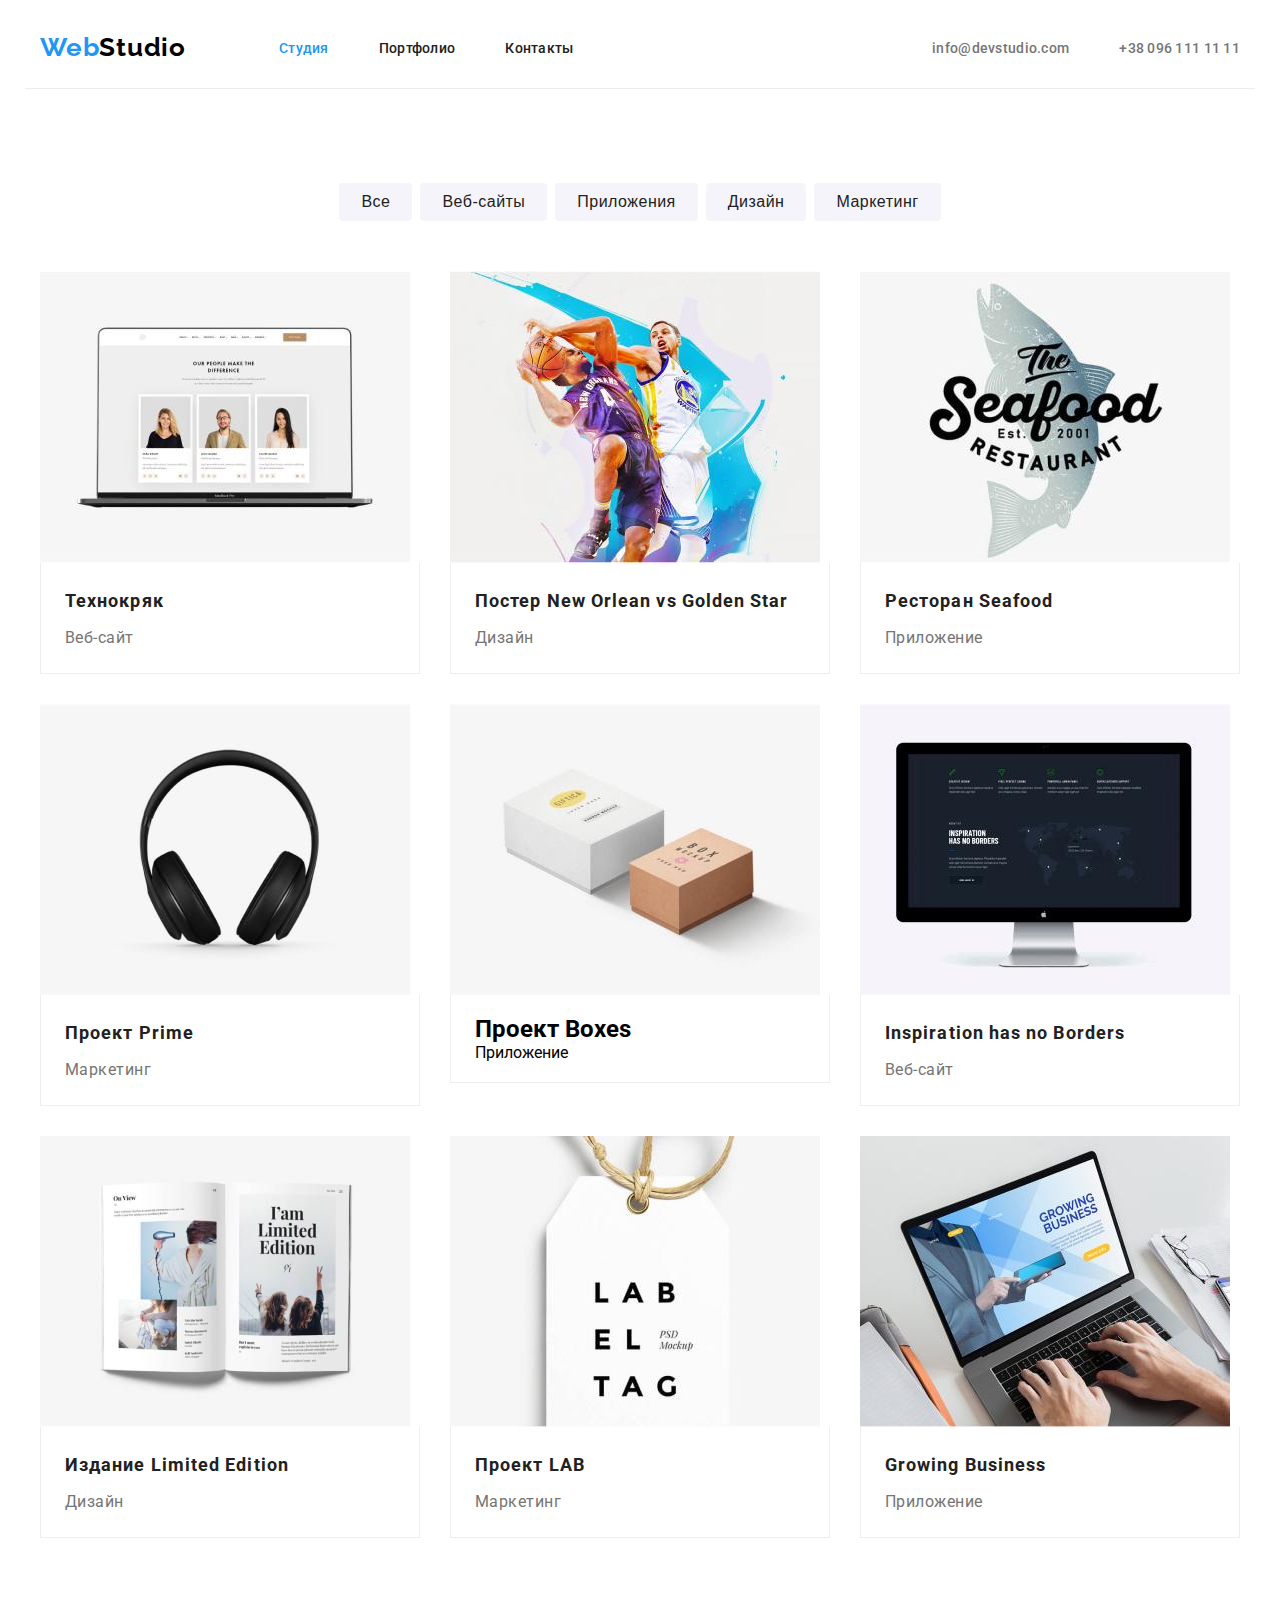
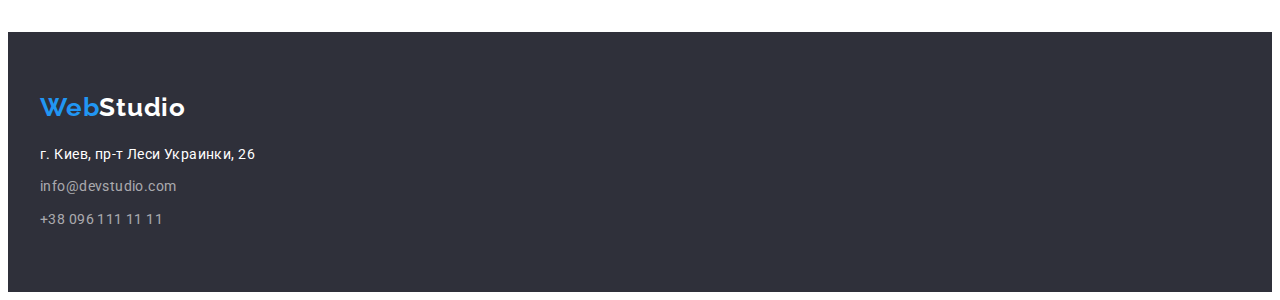
==== commit 755d7983: "fixed" ====
--- a/portfolio.html
+++ b/portfolio.html
@@ -19,41 +19,43 @@
     <link rel="stylesheet" href="./css/styles.css" />
   </head>
   <body>
-    <header class="header container">
-      <nav class="header-navigation">
-        <a class="header-logo link" href="./index.html"
-          >Web<span class="logo">Studio</span></a
-        >
-        <ul class="header-list list">
-          <li class="header-item">
-            <a href="./index.html" class="header-link link">Студия</a>
-          </li>
-          <li class="header-item">
-            <a href="./portfolio.html" class="header-link link current"
-              >Портфолио</a
+    <header class="header">
+      <div class="header-container container">
+        <nav class="header-navigation">
+          <a class="header-logo link" href="./index.html"
+            >Web<span class="logo">Studio</span></a
+          >
+          <ul class="header-list">
+            <li class="header-item">
+              <a href="./index.html" class="header-link link current">Студия</a>
+            </li>
+            <li class="header-item">
+              <a href="./portfolio.html" class="header-link link">Портфолио</a>
+            </li>
+            <li class="header-item">
+              <a href="" class="header-link link">Контакты</a>
+            </li>
+          </ul>
+        </nav>
+        <ul class="header-personal">
+          <li class="header-personal-date">
+            <a
+              href="mailto:info@devstudio.com"
+              class="header-personal-link link"
+              >info@devstudio.com</a
             >
           </li>
-          <li class="header-item">
-            <a href="" class="header-link link">Контакты</a>
+          <li class="header-personal-date">
+            <a href="tel:+380961111111" class="header-personal-link link"
+              >+38 096 111 11 11</a
+            >
           </li>
         </ul>
-      </nav>
-      <ul class="header-personal list">
-        <li class="header-personal-date">
-          <a href="mailto:info@devstudio.com" class="header-personal-link link"
-            >info@devstudio.com</a
-          >
-        </li>
-        <li class="header-personal-date">
-          <a href="tel:+380961111111" class="header-personal-link link"
-            >+38 096 111 11 11</a
-          >
-        </li>
-      </ul>
+      </div>
     </header>
     <main>
-      <section class="portfolio">
-        <div class="container">
+      <section class="section">
+        <div class="cart-container container">
           <h1 class="visually-hidden">Портфолио</h1>
           <ul class="portfolio-list list">
             <li class="portfolio-item">
@@ -72,11 +74,7 @@
               <button type="button" class="portfolio-btn">Маркетинг</button>
             </li>
           </ul>
-        </div>
-      </section>
-      <section>
-        <div class="cart-container container">
-          <ul class="portfolio-cart list">
+          <ul class="portfolio-cart">
             <li class="portfolio-cart-item">
               <img
                 src="./images/portfolio-img-1.jpg"
@@ -183,12 +181,12 @@
       </section>
     </main>
     <footer class="footer">
-      <div class="adres-container container">
+      <div class="container">
         <a class="footer-link link" href="./index.html"
           >Web<span class="logo">Studio</span></a
         >
         <address class="adres">
-          <ul class="adres-list list">
+          <ul class="adres-list">
             <li class="adres-item">
               <a
                 href="https://goo.gl/maps/y4soio12tymZy6jWA"
--- a/css/styles.css
+++ b/css/styles.css
@@ -19,6 +19,7 @@
 }
 
 ul {
+  list-style: none;
   margin: 0;
   padding: 0;
 }
@@ -47,10 +48,6 @@
 
 .footer-link .logo {
   color: #ffffff;
-}
-
-.list {
-  list-style: none;
 }
 
 .link {
@@ -77,9 +74,13 @@
   margin: 0 auto;
 }
 
+.section {
+  padding: 94px 0;
+}
+
 /*--------------header-----------------*/
 
-.header {
+.header-container {
   display: flex;
   align-items: center;
   border-bottom: 1px solid #ececec;
@@ -157,18 +158,15 @@
   color: var(--accent-color);
 }
 
-/*--------------hiro-----------------*/
-
-.hiro {
+/*--------------hero-----------------*/
+
+.hero {
   background-color: #2f303a;
-}
-
-.hiro-container {
-  padding: 200px 280px;
+  padding: 200px 0;
   text-align: center;
 }
 
-.hiro-title {
+.hero-title {
   font-weight: 900;
   font-size: 44px;
   line-height: 1.36;
@@ -176,9 +174,12 @@
   text-transform: uppercase;
   color: var(--main-title-color);
   margin-bottom: 30px;
-}
-
-.hiro-btn {
+  margin-left: auto;
+  margin-right: auto;
+  width: 696px;
+}
+
+.hero-btn {
   display: inline-block;
   font-weight: 700;
   font-size: 16px;
@@ -193,26 +194,24 @@
   border-radius: 4px;
 }
 
-.hiro-btn:hover,
-.hiro-btn:focus {
+.hero-btn:hover,
+.hero-btn:focus {
   background-color: var(--accent-color);
   color: #ffffff;
+  border: transparent;
+  padding: 12px;
 }
 
 /*--------------specificity-----------------*/
 
 .specificity-list {
   display: flex;
-  padding: 94px 0;
-  flex-wrap: wrap;
   margin-right: -30px;
-  margin-bottom: -30px;
 }
 
 .specificity-item {
   flex-basis: calc(100% / 4 - 30px);
   margin-right: 30px;
-  margin-bottom: 30px;
 }
 
 .specificity-title {
@@ -233,8 +232,9 @@
 }
 
 /*--------------about-----------------*/
-.about-container {
-  padding-bottom: 94px;
+
+.section-about {
+  padding-top: 0;
 }
 
 .about-title {
@@ -266,7 +266,8 @@
 }
 
 .team-container {
-  padding: 94px 0;
+  padding-top: 30px;
+  padding-bottom: 30px;
 }
 
 .section-title {
@@ -294,6 +295,7 @@
   box-shadow: 0px 1px 3px rgba(0, 0, 0, 0.12), 0px 1px 1px rgba(0, 0, 0, 0.14),
     0px 2px 1px rgba(0, 0, 0, 0.2);
   border-radius: 0px 0px 4px 4px;
+  background-color: #ffffff;
 }
 
 .team-title {
@@ -302,7 +304,6 @@
   line-height: 19px;
   letter-spacing: 0.03em;
   color: var(--first-text-color);
-  margin-top: 30px;
   margin-bottom: 10px;
 }
 
@@ -311,20 +312,14 @@
   line-height: 1.18;
   letter-spacing: 0.03em;
   color: var(--second-text-color);
-  padding-bottom: 30px;
-}
-
-.team-img {
-  width: 100%;
-}
+}
+
 /*--------------footer-----------------*/
 
 .footer {
   background-color: #2f303a;
-}
-
-.adres-container {
-  padding: 60px 0;
+  padding-top: 60px;
+  padding-bottom: 60px;
 }
 
 .footer-link {
@@ -339,7 +334,11 @@
 }
 
 .adres-item {
-  padding: 5px;
+  margin-bottom: 9px;
+}
+
+.adres-item:last-child {
+  margin-bottom: 0;
 }
 
 .adres-link {
@@ -368,14 +367,10 @@
 
 /*-----------------------------portfolio---------------------------------*/
 
-.portfolio {
-  padding-top: 94px;
-  padding-bottom: 34px;
-}
-
 .portfolio-list {
   display: flex;
   justify-content: center;
+  margin-bottom: 50px;
 }
 
 .portfolio-item {
@@ -405,10 +400,6 @@
   color: #ffffff;
 }
 
-.cart-container {
-  padding-bottom: 94px;
-}
-
 .portfolio-cart {
   display: flex;
   flex-wrap: wrap;
